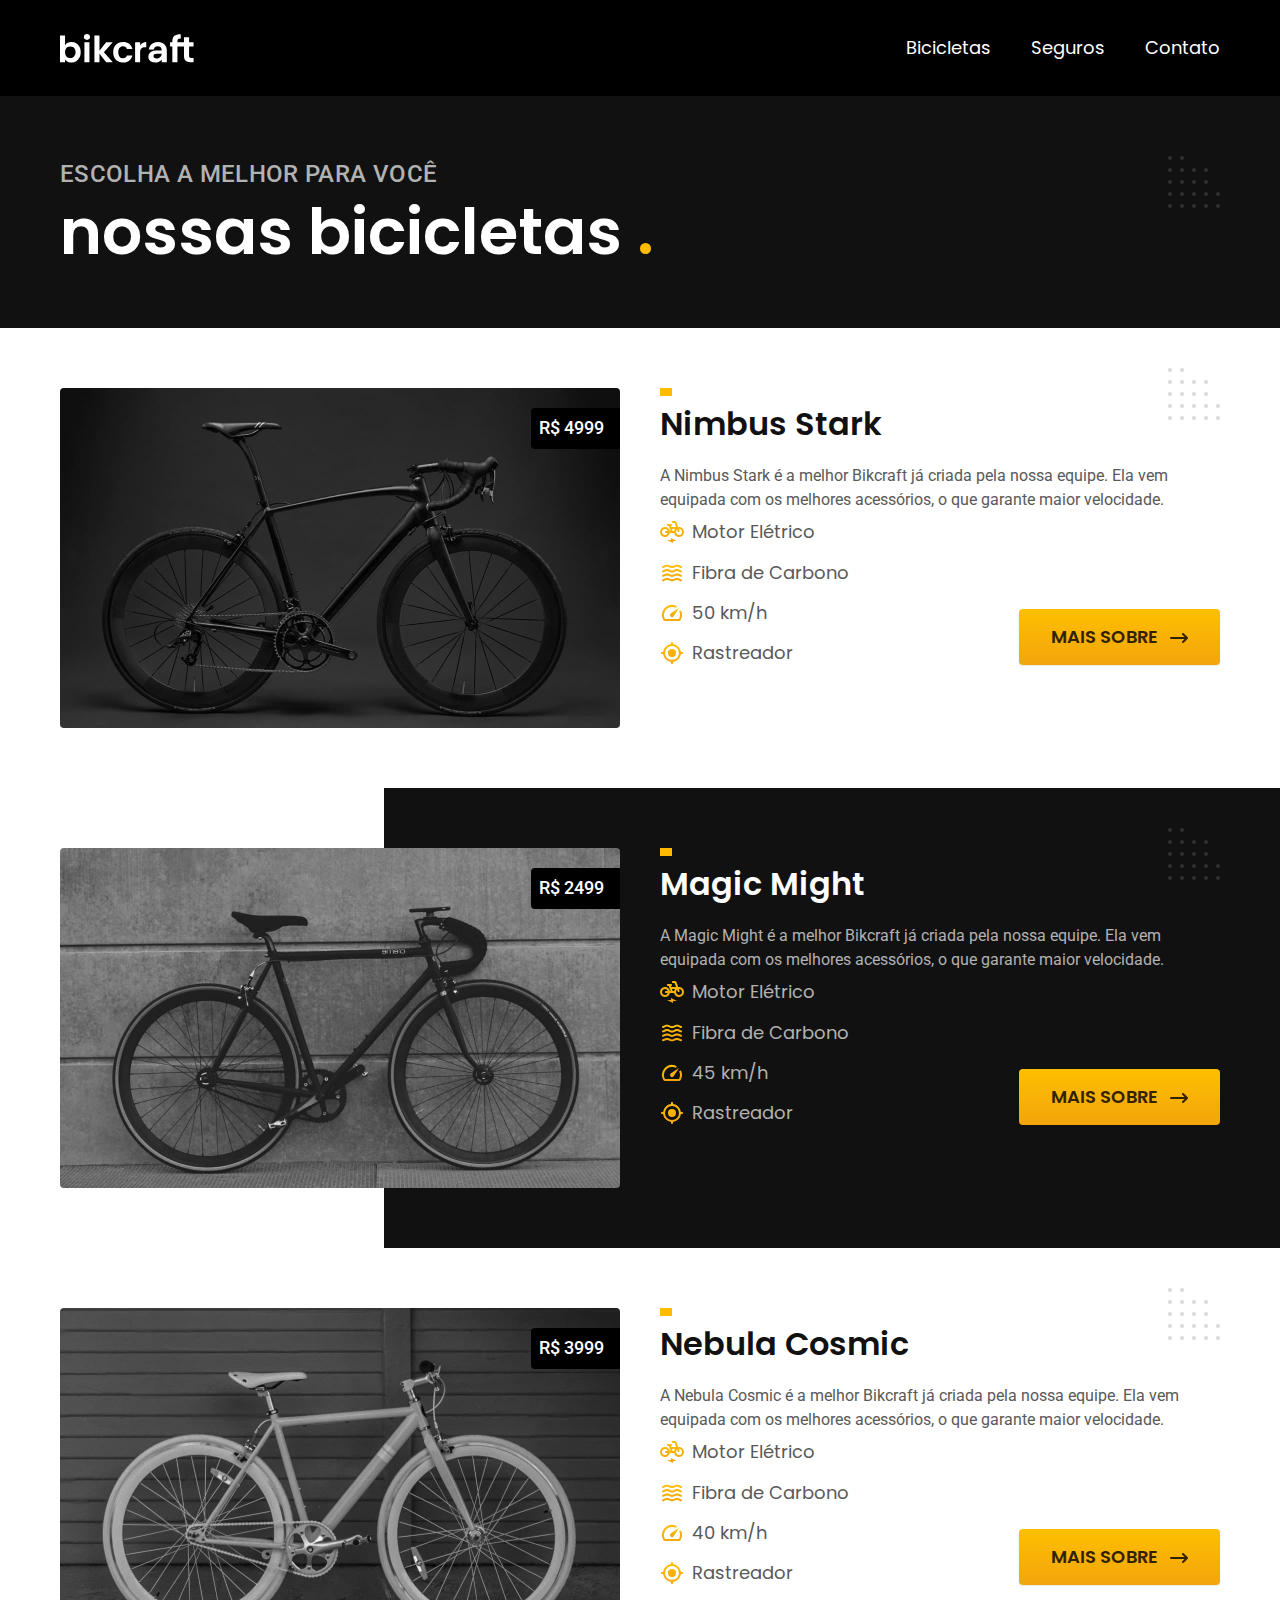
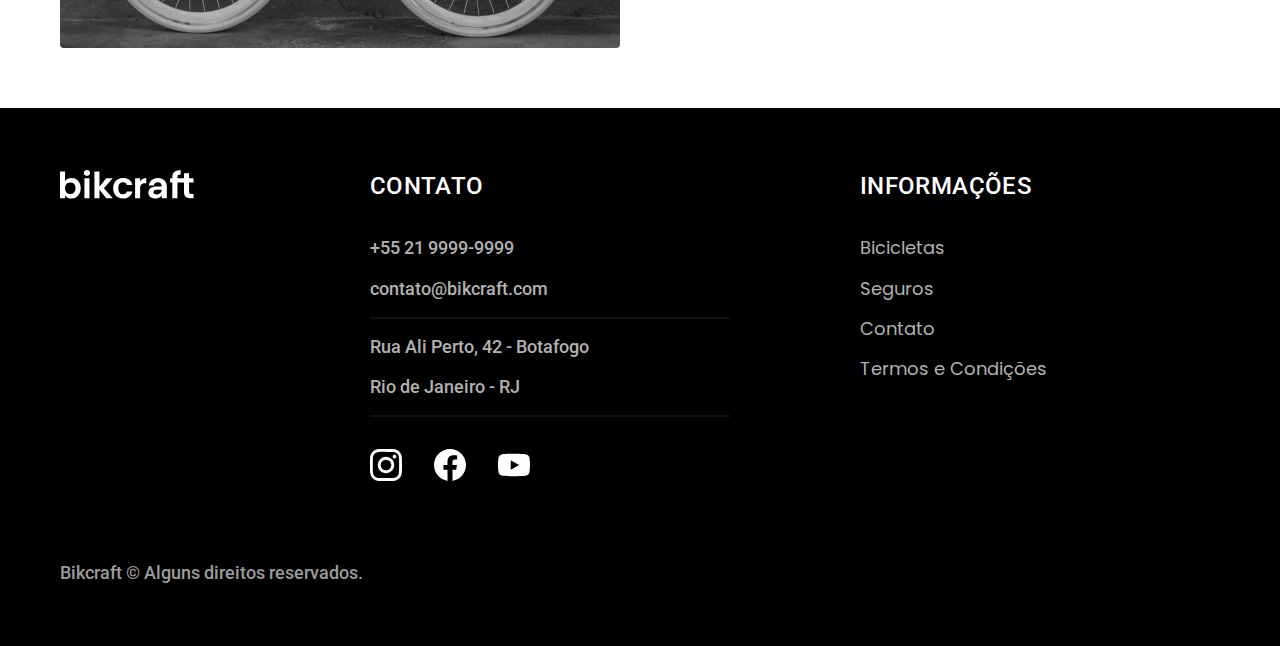
==== bicicletas.html @ bd50e08f "html e css finalizados" ====
<!DOCTYPE html>
<html lang="pt-br">

<head>
  <meta charset="UTF-8">
  <meta name="viewport" content="width=device-width, initial-scale=1.0">
  <meta name="description" content="Termos e condições.">
  <title>Bicicletas | Bikcraft</title>
  <link rel="preload" href="./css/style.css" as="style">
  <link rel="stylesheet" href="./css/style.css">
  <link rel="preconnect" href="https://fonts.googleapis.com">
  <link rel="preconnect" href="https://fonts.gstatic.com" crossorigin>
  <link href="https://fonts.googleapis.com/css2?family=Merriweather:ital,wght@1,900&family=Poppins:wght@400;600&family=Roboto:wght@400;500&display=swap" rel="stylesheet">
</head>

<body id="bicicletas">
  <header class="header-bg">
    <div class="header container">
      <a href="./">
        <img src="./img/bikcraft.svg" alt="bikcraft">
      </a>

      <nav aria-label="primaria">
        <ul class="header-menu font-1-m cor-0">
          <li><a href="./bicicletas.html">Bicicletas</a></li>
          <li><a href="./seguros.html">Seguros</a></li>
          <li><a href="./contato.html">Contato</a></li>
        </ul> <!--header-men  u-->
      </nav>
    </div> <!--header-->
  </header> <!--header-bg-->


  <main>
    <div class="titulo-bg">
      <div class="titulo container">
        <p class="font-2-l-b cor-5">Escolha a melhor para você</p>
        <h1 class="font-1-xxl cor-0">nossas bicicletas <span class="cor-p1">.</span></h1>
      </div><!--titulo container-->
    </div> <!--titulo-bg-->


    <div class="bicicletas container">
      <div class="bicicletas-imagem">
        <img src="./img/bicicletas/nimbus.jpg" alt="bicicleta preta">
        <span class="font-2-m cor-0"> R$ 4999</span>
      </div> <!--bicicletas-imagem-->
      <div class="bicicletas-conteudo">
        <h2 class="font-1-xl">Nimbus Stark</h2>
        <p class="font-2-s cor-8">A Nimbus Stark é a melhor Bikcraft já criada pela nossa equipe. Ela vem equipada com os melhores acessórios, o que garante maior velocidade.</p>
        <ul class="font-1-m cor-8">
          <li>
            <img src="./img/icones/eletrica.svg" alt="">
            Motor Elétrico
          </li>
          <li>
            <img src="./img/icones/carbono.svg" alt="">
            Fibra de Carbono
          </li>
          <li>
            <img src="./img/icones/velocidade.svg" alt="">
            50 km/h
          </li>
          <li>
            <img src="./img/icones/rastreador.svg" alt="">
            Rastreador
          </li>
        </ul>
        <a class="botao seta" href="./bicicletas/nimbus.html">Mais Sobre</a>
      </div><!--bicicletas-conteudo-->

    </div> <!--bicicletas container-->


    <div class="bicicletas-bg">
      <div class="bicicletas container">
        <div class="bicicletas-imagem">
          <img src="./img/bicicletas/magic.jpg" alt="bicicleta preta">
          <span class="font-2-m cor-0"> R$ 2499</span>
        </div> <!--bicicletas-imagem-->
        <div class="bicicletas-conteudo">
          <h2 class="font-1-xl cor-0">Magic Might</h2>
          <p class="font-2-s cor-5">A Magic Might é a melhor Bikcraft já criada pela nossa equipe. Ela vem equipada com os melhores acessórios, o que garante maior velocidade.</p>
          <ul class="font-1-m cor-5">
            <li>
              <img src="./img/icones/eletrica.svg" alt="">
              Motor Elétrico
            </li>
            <li>
              <img src="./img/icones/carbono.svg" alt="">
              Fibra de Carbono
            </li>
            <li>
              <img src="./img/icones/velocidade.svg" alt="">
              45 km/h
            </li>
            <li>
              <img src="./img/icones/rastreador.svg" alt="">
              Rastreador
            </li>
          </ul>
          <a class="botao seta" href="./bicicletas/magic.html">Mais Sobre</a>
        </div><!--bicicletas-conteudo-->

      </div> <!--bicicletas container-->
    </div> <!--bicicletas-bg-->


    <div class="bicicletas container">
      <div class="bicicletas-imagem">
        <img src="./img/bicicletas/nebula.jpg" alt="bicicleta preta">
        <span class="font-2-m cor-0"> R$ 3999</span>
      </div> <!--bicicletas-imagem-->
      <div class="bicicletas-conteudo">
        <h2 class="font-1-xl">Nebula Cosmic</h2>
        <p class="font-2-s cor-8">A Nebula Cosmic é a melhor Bikcraft já criada pela nossa equipe. Ela vem equipada com os melhores acessórios, o que garante maior velocidade.</p>
        <ul class="font-1-m cor-8">
          <li>
            <img src="./img/icones/eletrica.svg" alt="">
            Motor Elétrico
          </li>
          <li>
            <img src="./img/icones/carbono.svg" alt="">
            Fibra de Carbono
          </li>
          <li>
            <img src="./img/icones/velocidade.svg" alt="">
            40 km/h
          </li>
          <li>
            <img src="./img/icones/rastreador.svg" alt="">
            Rastreador
          </li>
        </ul>
        <a class="botao seta" href="./bicicletas/nebula.html">Mais Sobre</a>
      </div><!--bicicletas-conteudo-->
    </div> <!--bicicletas container-->


  </main>

  <footer class="footer-bg">
    <div class="footer container">
      <img src="./img/bikcraft.svg" alt="">
      <div class="footer-contato">
        <h3 class="font-2-l-b cor-0">Contato</h3>
        <ul class="font-2-m cor-5">
          <li><a href="tel:+552199999999">+55 21 9999-9999</a></li>
          <li><a href="mailto:contato@bikcraft.com">contato@bikcraft.com</a></li>
          <li>Rua Ali Perto, 42 - Botafogo</li>
          <li>Rio de Janeiro - RJ</li>
        </ul>
        <div class="footer-redes">
          <a href="./">
            <img src="./img/redes/instagram.svg" alt="Instagram">
          </a>
          <a href="./">
            <img src="./img/redes/facebook.svg" alt="facebook.svg">
          </a>
          <a href="./">
            <img src="./img/redes/youtube.svg" alt="youtube.svg">
          </a>
        </div> <!--footer-redes-->
      </div><!--footer-contato-->
      <div class="footer-informacoes">
        <h3 class="font-2-l-b cor-0">Informações</h3>
        <nav>
          <ul class="font-1-m cor-5">
            <li><a href="./bicicletas.html">Bicicletas</a></li>
            <li><a href="./seguros.html">Seguros</a></li>
            <li><a href="./contato.html">Contato</a></li>
            <li><a href="./termos.html">Termos e Condições</a></li>
          </ul>
        </nav>
      </div> <!--footer-informacoes-->
      <p class="footer-copy font-2-m cor-6">Bikcraft © Alguns direitos reservados.</p>
    </div> <!--footer container-->
  </footer>
</body>

</html>
---- css/style.css ----
@import "./global/global.css";
@import "./utilidades/tipografia.css";
@import "./utilidades/cores.css";

@import "./global/header.css";
@import "./global/footer.css";

/* Utilidades */
@import "./utilidades/componentes.css";
@import "./utilidades/formulario.css";

/* Home */
@import "./home/introducao.css";
@import "./home/tecnologia.css";
@import "./home/parceiros.css";
@import "./home/depoimento.css";

/* bicicletas */
@import "./bicicletas/bicicletas-lista.css";
@import "./bicicletas/bicicletas.css";

/* bicicleta */
@import "./bicicleta/bicicleta.css";
@import "./bicicleta/seguro.css";

/* seguros */
@import "./seguros/seguros.css";
@import "./seguros/vantagens.css";
@import "./seguros/perguntas.css";

/* orçamento */
@import "./orcamento/orcamento.css";

/* contato */
@import "./contato/contato.css";
@import "./contato/lojas.css";

/* termos */
@import "./termos/termos.css";
---- css/style.css ----
@import "./global/global.css";
@import "./utilidades/tipografia.css";
@import "./utilidades/cores.css";

@import "./global/header.css";
@import "./global/footer.css";

/* Utilidades */
@import "./utilidades/componentes.css";
@import "./utilidades/formulario.css";

/* Home */
@import "./home/introducao.css";
@import "./home/tecnologia.css";
@import "./home/parceiros.css";
@import "./home/depoimento.css";

/* bicicletas */
@import "./bicicletas/bicicletas-lista.css";
@import "./bicicletas/bicicletas.css";

/* bicicleta */
@import "./bicicleta/bicicleta.css";
@import "./bicicleta/seguro.css";

/* seguros */
@import "./seguros/seguros.css";
@import "./seguros/vantagens.css";
@import "./seguros/perguntas.css";

/* orçamento */
@import "./orcamento/orcamento.css";

/* contato */
@import "./contato/contato.css";
@import "./contato/lojas.css";

/* termos */
@import "./termos/termos.css";
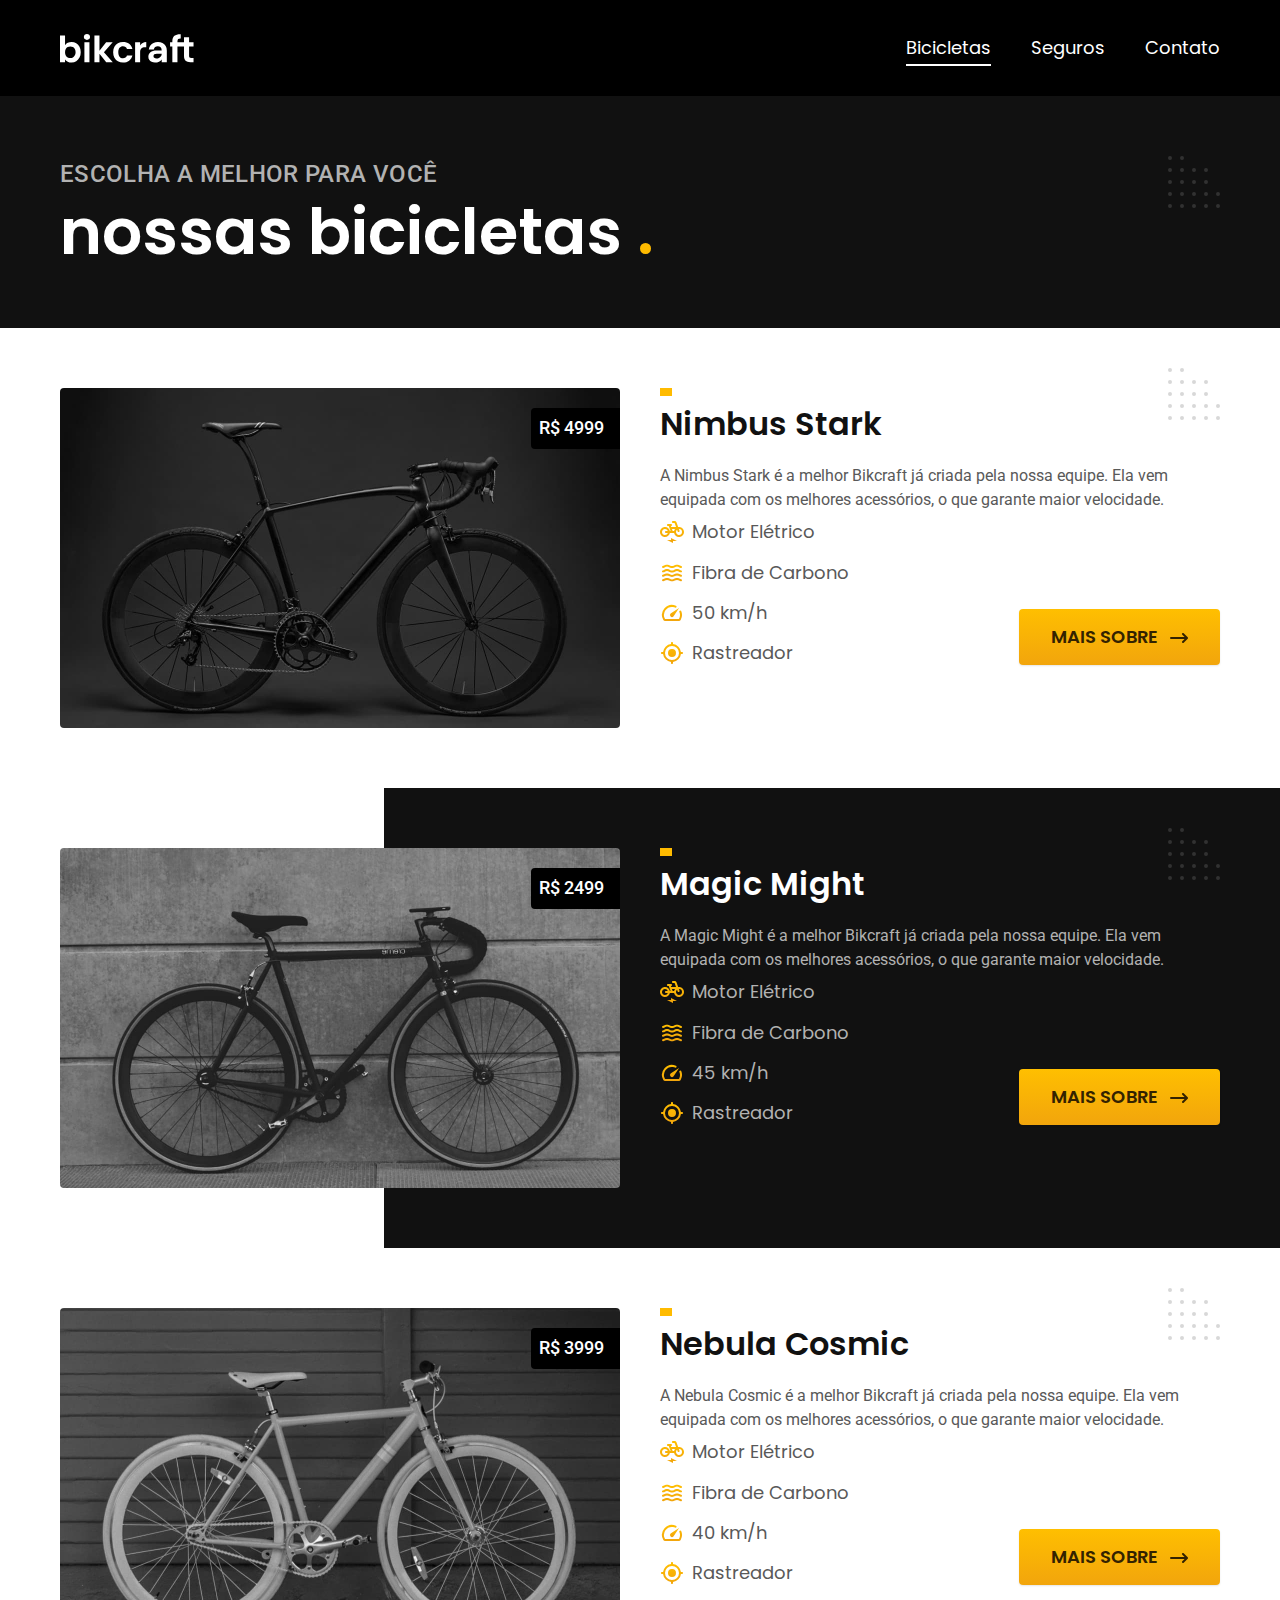
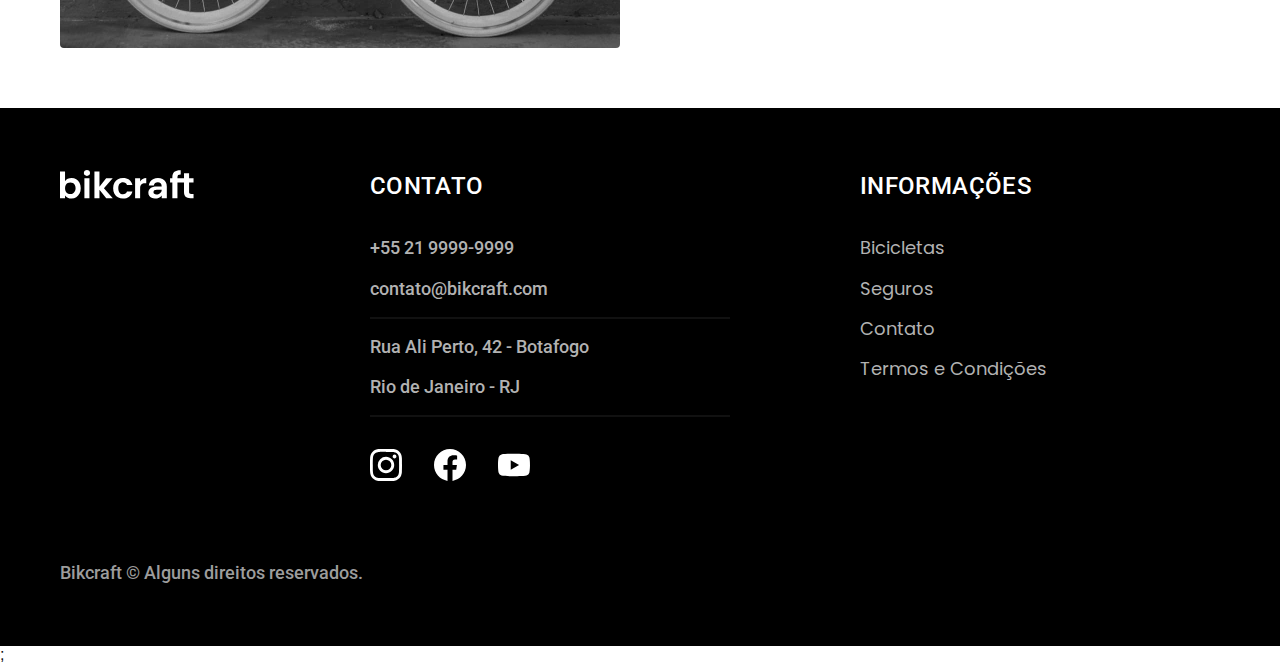
==== commit 96490058: "animacoes" ====
--- a/bicicletas.html
+++ b/bicicletas.html
@@ -11,6 +11,8 @@
   <link rel="preconnect" href="https://fonts.googleapis.com">
   <link rel="preconnect" href="https://fonts.gstatic.com" crossorigin>
   <link href="https://fonts.googleapis.com/css2?family=Merriweather:ital,wght@1,900&family=Poppins:wght@400;600&family=Roboto:wght@400;500&display=swap" rel="stylesheet">
+
+  <script>document.documentElement.classList.add('js');</script>
 </head>
 
 <body id="bicicletas">
@@ -34,8 +36,8 @@
   <main>
     <div class="titulo-bg">
       <div class="titulo container">
-        <p class="font-2-l-b cor-5">Escolha a melhor para você</p>
-        <h1 class="font-1-xxl cor-0">nossas bicicletas <span class="cor-p1">.</span></h1>
+        <p class="font-2-l-b cor-5" data-anime="200">Escolha a melhor para você</p>
+        <h1 class="font-1-xxl cor-0" data-anime="400">nossas bicicletas <span class="cor-p1">.</span></h1>
       </div><!--titulo container-->
     </div> <!--titulo-bg-->
 
@@ -176,6 +178,8 @@
       <p class="footer-copy font-2-m cor-6">Bikcraft © Alguns direitos reservados.</p>
     </div> <!--footer container-->
   </footer>
+  <script src="./js/plugins/simple-anime.js"></script>;
+  <script src="./js/script.js"></script>
 </body>
 
 </html>--- a/css/style.css
+++ b/css/style.css
@@ -1,6 +1,7 @@
 @import "./global/global.css";
 @import "./utilidades/tipografia.css";
 @import "./utilidades/cores.css";
+@import "./utilidades/animacao.css";
 
 @import "./global/header.css";
 @import "./global/footer.css";
--- a/css/style.css
+++ b/css/style.css
@@ -1,6 +1,7 @@
 @import "./global/global.css";
 @import "./utilidades/tipografia.css";
 @import "./utilidades/cores.css";
+@import "./utilidades/animacao.css";
 
 @import "./global/header.css";
 @import "./global/footer.css";
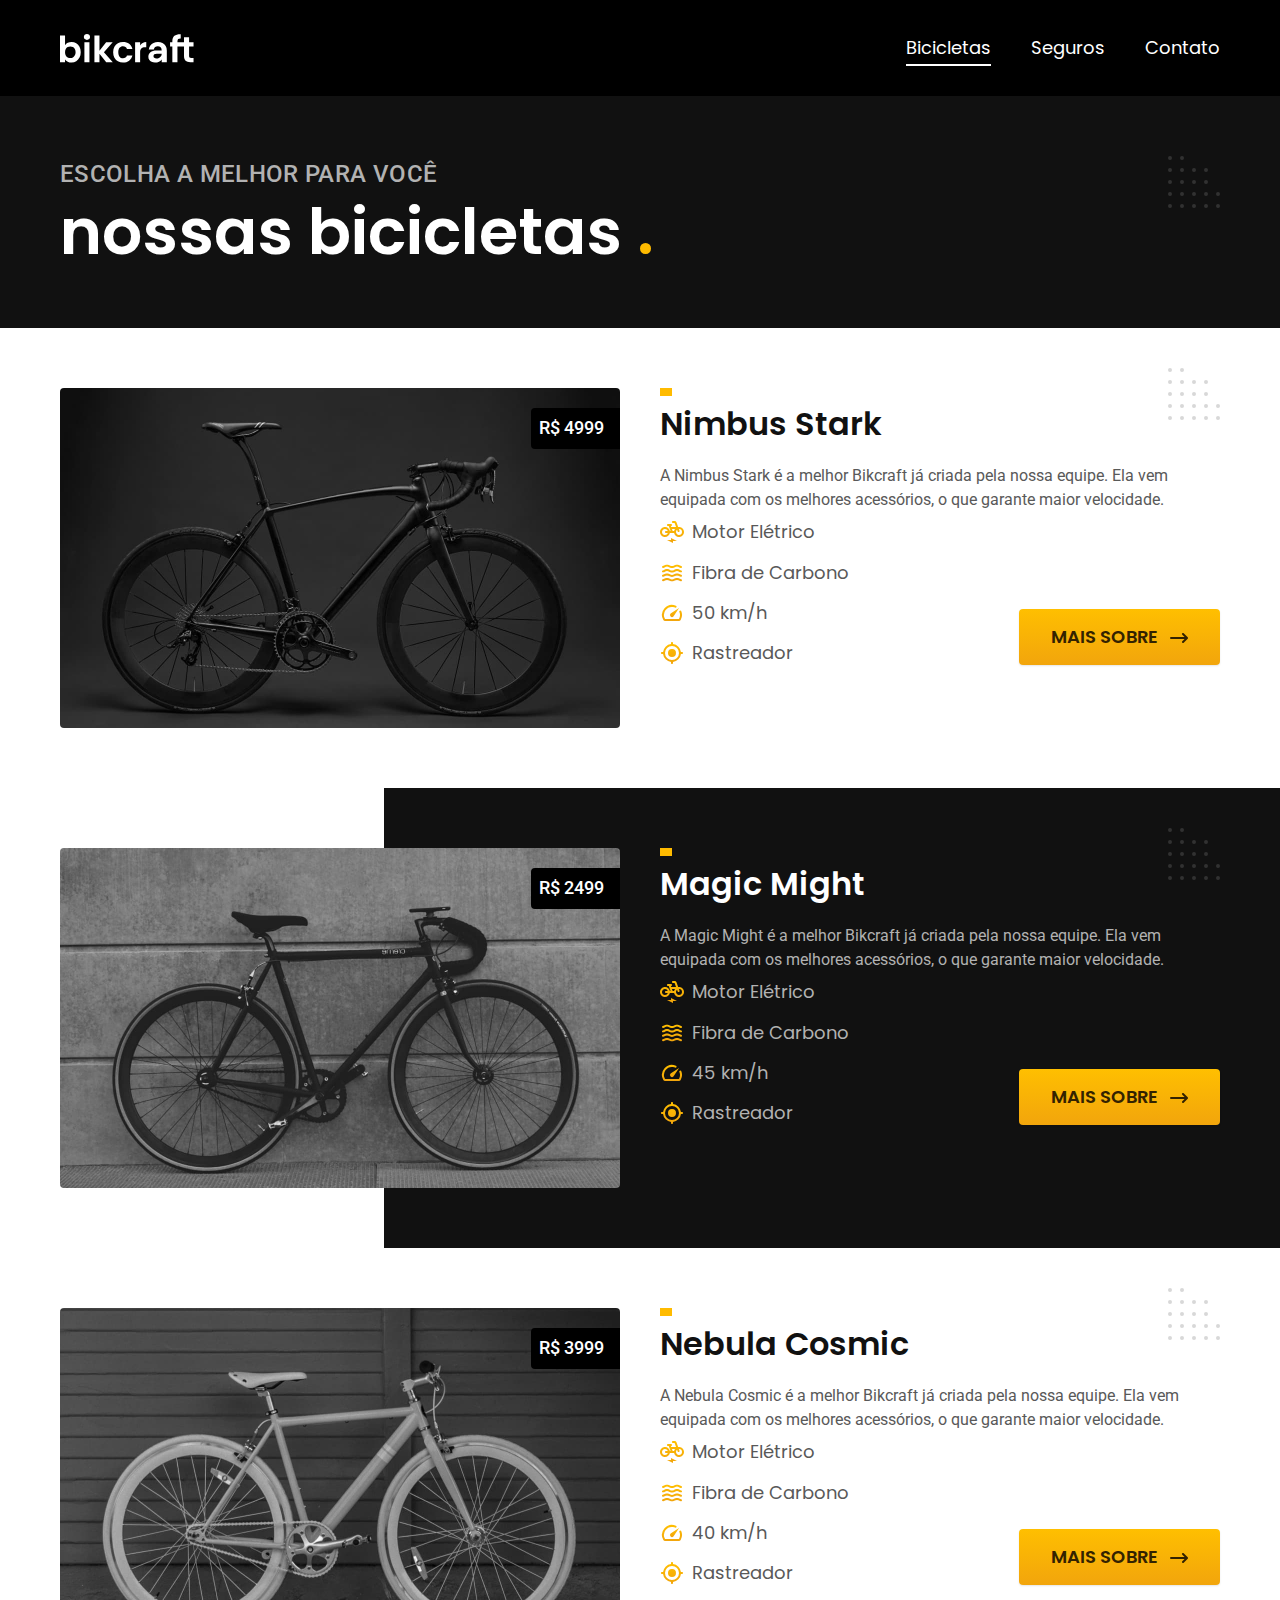
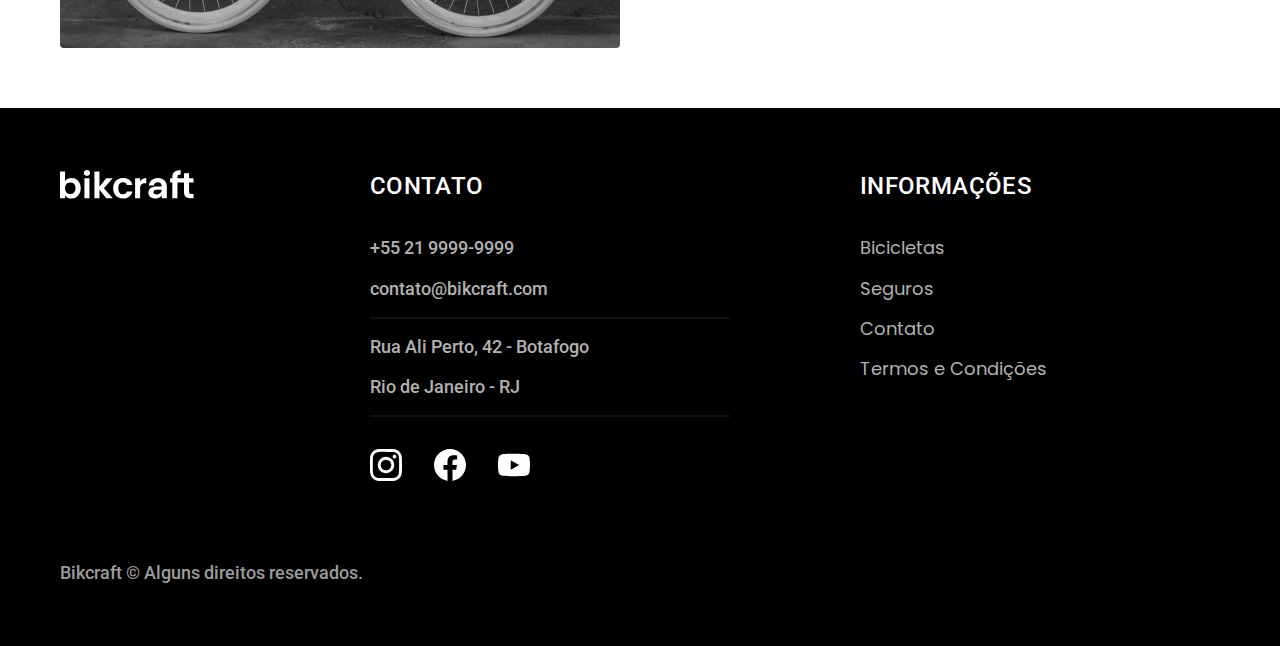
==== commit deb31d9a: "Update bicicletas.html" ====
--- a/bicicletas.html
+++ b/bicicletas.html
@@ -6,8 +6,9 @@
   <meta name="viewport" content="width=device-width, initial-scale=1.0">
   <meta name="description" content="Termos e condições.">
   <title>Bicicletas | Bikcraft</title>
-  <link rel="preload" href="./css/style.css" as="style">
-  <link rel="stylesheet" href="./css/style.css">
+  <link rel="icon" href="./favicon.svg" type="image/svg+xml">
+  <link rel="preload" href="./css/style.min.css" as="style">
+  <link rel="stylesheet" href="./css/style.min.css">
   <link rel="preconnect" href="https://fonts.googleapis.com">
   <link rel="preconnect" href="https://fonts.gstatic.com" crossorigin>
   <link href="https://fonts.googleapis.com/css2?family=Merriweather:ital,wght@1,900&family=Poppins:wght@400;600&family=Roboto:wght@400;500&display=swap" rel="stylesheet">
@@ -178,8 +179,8 @@
       <p class="footer-copy font-2-m cor-6">Bikcraft © Alguns direitos reservados.</p>
     </div> <!--footer container-->
   </footer>
-  <script src="./js/plugins/simple-anime.js"></script>;
+  <script src="./js/plugins/simple-anime.js"></script>
   <script src="./js/script.js"></script>
 </body>
 
-</html>+</html>
--- a/css/style.min.css
+++ b/css/style.min.css
@@ -0,0 +1 @@
+body{margin:0;font-family:Arial,Helvetica,sans-serif;color:#111}blockquote,dd,h1,h2,h3,h4,p,ul{margin:0}ul{margin:0;padding:0;list-style:none}a{text-decoration:none;color:inherit}img{max-width:100%;display:block}img[src$=".jpg"]{border-radius:4px}.font-1-xs{font:400 0.75rem/1.35 poppins,sans-serif}.font-2-xs{font:400 0.875rem/1.43 Roboto,sans-serif}.font-1-s{font:400 1rem/1.5 Poppins,sans-serif}.font-2-s{font:400 1rem/1.5 Roboto,sans-serif}.font-1-m,.font-1-m-b{font:400 1.125rem/1.35 Poppins,sans-serif}.font-1-m-b{font-weight:600}.font-2-m{font:500 1.125rem/1.35 Roboto,sans-serif}.font-1-l{font:400 1.5rem/1.5 Poppins,sans-serif}.font-1-l-b{font:600 1.5rem/1.5 Poppins,sans-serif}.font-2-l,.font-2-l-b{font:400 1.5rem/1.5 Roboto,sans-serif}.font-2-l-b{font-weight:500;letter-spacing:.015em;text-transform:uppercase}.font-1-xl{font:600 2rem/1.25 Poppins,sans-serif}.font-2-xl{font:500 2rem/1.25 Roboto,sans-serif}.font-1-xxl{font:600 4rem/1.125 Poppins,sans-serif}@media (max-width:1200px){.font-1-xxl{font-size:3rem}.font-2-l,.font-2-l-b{font-size:1.125rem}}@media (max-width:800px){.font-1-xxl{font-size:2rem}.font-1-xl,.font-2-xl{font-size:1.5rem}}:root{--cor-0:#ffffff;--cor-1:#f7f7f7;--cor-2:#ededed;--cor-3:#dedede;--cor-4:#cccccc;--cor-5:#b2b2b2;--cor-6:#9c9c9c;--cor-7:#717171;--cor-8:#595959;--cor-9:#404040;--cor-10:#2e2e2e;--cor-11:#111111;--cor-12:#000000;--cor-p1:#ffbb00;--cor-p2:#e4a30b;--cor-p3:#a66f00;--cor-p4:#664400;--cor-p5:#332200}.cor-0{color:var(--cor-0)}.cor-1{color:var(--cor-1)}.cor-2{color:var(--cor-2)}.cor-3{color:var(--cor-3)}.cor-4{color:var(--cor-4)}.cor-5{color:var(--cor-5)}.cor-6{color:var(--cor-6)}.cor-7{color:var(--cor-7)}.cor-8{color:var(--cor-8)}.cor-9{color:var(--cor-9)}.cor-10{color:var(--cor-10)}.cor-11{color:var(--cor-11)}.cor-12{color:var(--cor-12)}.cor-p1{color:var(--cor-p1)}.cor-p2{color:var(--cor-p2)}.cor-p3{color:var(--cor-p3)}.cor-p4{color:var(--cor-p4)}.cor-p5{color:var(--cor-p5)}.js .fadeInDown{transform:translate3d(0,-20px,0)}.js .fadeInUp{transform:translate3d(0,20px,0)}.js .fadeInRight{transform:translate3d(20px,0,0)}.js .fadeInLeft{transform:translate3d(-20px,0,0)}.js [data-anime]{opacity:0}.js .anime{opacity:1;transform:none;transition:transform .8s,opacity .8s}.header-bg{background-color:var(--cor-12)}.header{display:flex;flex-wrap:wrap;gap:20px;justify-content:space-between;align-items:center;padding-top:20px;padding-bottom:20px}.header-menu{display:flex;flex-wrap:wrap;gap:40px}.header-menu a{padding:16px 0;display:inline-block;position:relative}.header-menu a::after{content:"";display:block;height:2px;width:0;background-color:var(--cor-0);margin-top:4px;transition:.3s;position:absolute}.header-menu a.ativo::after,.header-menu a:hover::after{width:100%}@media (max-width:800px){.header-menu{gap:20px}.header-menu a{background-color:var(--cor-11);padding:12px 16px;border-radius:4px}.header-menu a:hover{background-color:var(--cor-10)}.header a::after{display:none}}@media (max-width:600px){.header-menu{gap:12px}.header-menu a{padding:8px 12px;font-size:14px}}.kevin{display:block;margin-bottom:20px}.kevin{display:flex;align-self:center;margin-bottom:0}.footer-bg{background-color:var(--cor-12)}.footer{display:grid;grid-template-columns:3fr 5fr 4fr;gap:40px;padding-top:60px;padding-bottom:60px}.footer h3{margin-bottom:32px}.footer-contato ul{margin-bottom:32px}.footer-contato li:nth-child(2n):after{content:"";display:block;max-width:360px;height:2px;background:var(--cor-11);margin-top:16px}.footer li{margin-bottom:16px}.footer-redes{display:flex;gap:32px}.footer a:hover{color:var(--cor-0)}.footer-copy{grid-column:1/-1;margin-top:40px}@media (max-width:800px){.footer>img{display:none}.footer{grid-template-columns:1fr 1fr}}@media (max-width:600px){.footer{grid-template-columns:1fr;gap:60px}.footer-copy{margin-top:0}}.container{box-sizing:border-box;max-width:1200px;padding-left:20px;padding-right:20px;margin-left:auto;margin-right:auto}.botao{display:inline-block;padding:16px 32px;background:linear-gradient(#ffbf00,#f2a50c);border-radius:4px;box-shadow:0 1px 2px rgba(0,0,0,.1);text-transform:uppercase;color:var(--cor-p5);font:600 1.125rem/1.35 Poppins,sans-serif;max-width:max-content;border:none;cursor:pointer}.botao:hover{background:linear-gradient(#ffb60d,#e59317)}.botao.secundario{background:var(--cor-10);color:var(--cor-2)}.botao.secundario:hover{background:var(--cor-9)}.botao.seta{font-display:flex;align-items:center}.botao.seta::after{content:"";display:inline-block;width:18px;height:10px;margin-left:12px;background:url("../img/icones/seta.svg");transition:transform .2s}.botao.seta:hover::after{transform:translateX(4px)}@media (max-width:600px){.botao{padding:12px 16px;font-size:1rem}}.link{display:inline-block;color:var(--cor-p1);font:500 1.5rem/1.5 Poppins,sans serif;text-transform:uppercase}.link:after{content:"";display:block;width:100%;height:4px;background-color:currentColor}.link:hover{color:var(--cor-0)}.titulo-bg{padding-top:60px;padding-bottom:60px;background:var(--cor-11)}.titulo{background:url("../img/dec/top-right.svg") no-repeat top right 20px}.titulo p{margin-bottom:4px}@media (max-width:800px){.titulo-bg{padding-top:40px;padding-bottom:40px}.titulo p{font-size:1rem;text-transform:lowercase;font-weight:400}}.form{display:grid;grid-template-columns:1fr 1fr;gap:20px}.form label{display:block;font:400 1rem/1.5 Poppins,sans-serif;margin-bottom:4px}.col-2{grid-column:span 2}.form input[type=email],.form input[type=text],.form textarea{font:400 1rem/1.5 Poppins,sans-serif;background:var(--cor-1);border:1px solid var(--cor-2);padding:12px;border-radius:4px;width:100%;box-sizing:border-box}.form input[type=email]:focus,.form input[type=text]:focus,.form textarea:focus{outline:0;border-color:var(--cor-p1);background:var(cor-0);box-shadow:0 0 0 2px #fea}@media (max-width:600px){.form{grid-template-columns:1fr}.form .col-2{grid-column:1}}.introducao-bg{background:var(--cor-12) url("../img/dec/bottom-left.svg") no-repeat bottom 160px left 40px;box-shadow:inset 0 -120px var(--cor-0)}.introducao{display:grid;grid-template-columns:1fr 1fr;gap:0 40px}.introducao img{width:100%;height:100%;object-fit:cover;border-radius:4px}.introducao-conteudo{align-self:end;padding-bottom:200px}.introducao h1{margin-bottom:32px}.introducao p{margin-bottom:20px}@media (max-width:800px){.introducao-bg{background-color:var(--cor-11);padding-top:40px;box-shadow:inset 0 -60px #fff}.introducao{grid-template-columns:1fr;gap:32px}.introducao-conteudo{padding-bottom:0}.introducao h1{margin-bottom:16px}.introducao img{height:300px;width:100%}}.tecnologia-bg{background-color:var(--cor-11);box-shadow:inset 0 80px var(--cor-0);box-shadow:inset 0 80px var(--cor-0),inset 0 -80px var(--cor-0)}.tecnologia{display:grid;grid-template-columns:1fr 1fr}.tecnologia-imagem img{width:100%;height:100%;object-fit:cover;object-position:left}.tecnologia-conteudo{padding-top:160px;padding-bottom:160px}.tecnologia-conteudo>span{margin-bottom:20px;display:block}.tecnologia-conteudo h2{margin-bottom:32px}.tecnologia-conteudo>p{margin-bottom:20px}.tecnologia-conteudo a{margin-bottom:80px}.tecnologia-vantagens{display:flex;gap:40px}.tecnologia-vantagens h3{margin-bottom:8px;width:max-content}.tecnologia-vantagens img{width:24px;margin-bottom:8px}@media (max-width:800px){.tecnologia-bg{box-shadow:initial}.tecnologia{grid-template-columns:1fr}.tecnologia-conteudo{padding-top:60px;padding-bottom:60px}.tecnologia-imagem{display:none}.tecnologia a{margin-bottom:60px}}@media (max-width:600px){.tecnologia-vantagens{flex-direction:column}}.parceiros{padding-top:60px;padding-bottom:120px}.parceiros h2{margin-bottom:60px}.parceiros ul{padding:0 20px;max-width:1400px;display:grid;grid-template-columns:repeat(4,1fr);margin:0 auto}.parceiros li{display:flex;padding:32px;border-left:2px solid var(--cor-2)}.parceiros li:nth-child(n+5){border-top:2px solid var(--cor-2)}.parceiros img{margin:auto}.parceiros li:first-child,.parceiros li:nth-child(5){border-left:none}@media (max-width:800px){.parceiros{padding-bottom:60px}.parceiros li{padding:20px}.parceiros h2{margin-bottom:20px}.parceiros ul{grid-template-columns:repeat(2,1fr)}.parceiros li:nth-child(n+3){border-top:2px solid var(--cor-2)}.parceiros li:nth-child(odd){border-left:none}}.depoimento{display:grid;grid-template-columns:1fr 1fr;background-color:var(--cor-p1);overflow:hidden}.depoimento img{width:100%;height:100%;border-radius:0;object-fit:cover}.depoimento-conteudo{padding:40px 40px 80px 80px;align-self:end;background:url("../img/dec/bottom-right-p.svg") no-repeat bottom 40px right 40px}.depoimento-conteudo p{max-width:32ch;font-family:Merriweather,serif;font-style:italic;font-weight:900;margin-bottom:32px;position:relative}.depoimento p::after,.depoimento p::before{font-size:5rem;color:var(--cor-p2);position:absolute}.depoimento p::before{content:"“";left:-50px;top:-20px}.depoimento p::after{content:"”"}@media (min-width:1200px){.depoimento img{max-height:520px}}@media (max-width:800px){.depoimento{grid-template-columns:1fr;text-align:center}.depoimento img{max-height:200px}.depoimento-conteudo{padding:40px 20px;justify-self:center}}.bicicletas-lista{padding-top:60px;padding-bottom:120px}.bicicletas-lista h2{margin-bottom:40px}.bicicletas-lista ul{display:flex;gap:40px;padding:0 20px 20px 20px;max-width:1400px;margin-left:auto;margin-right:auto;overflow-x:auto}#bicicleta .bicicletas-lista ul{padding:0 0 20px 0}.bicicletas-lista li{flex:1;min-width:280px}.bicicletas-lista a{display:block}.bicicletas-lista img{margin-bottom:16px}.bicicletas-lista h3{margin-bottom:8px;display:flex;align-items:center}.bicicletas-lista h3::before{content:"";display:inline-block;background-color:var(--cor-p1);width:12px;height:8px;margin-right:8px;transition:width .2s}.bicicletas-lista a:hover h3::before{width:24px}.bicicletas-lista li span{padding-left:20px}@media (max-width:800px){.bicicletas-lista{padding-bottom:60px}.bicicletas-lista ul{gap:20px}}.bicicletas-bg{background:linear-gradient(to right,var(--cor-0) 30%,var(--cor-11) 0)}.bicicletas{display:grid;grid-template-columns:1fr 1fr;gap:40px;padding-top:60px;padding-bottom:60px;background:url("../img/dec/top-right.svg") no-repeat top 40px right 20px}.bicicletas-imagem{display:grid}.bicicletas-imagem img{grid-area:1/1}.bicicletas-imagem span{grid-area:1/1;place-self:start end;margin-top:20px;background-color:var(--cor-12);display:inline-block;padding:8px 16px 8px 8px;border-radius:4px 0 0 4px}.bicicletas-conteudo{display:grid;grid-template-columns:1fr auto;align-content:start;align-content:start}.bicicletas-conteudo h2,.bicicletas-conteudo p{grid-column:1/-1}.bicicletas-conteudo h2{margin-bottom:20px}.bicicletas-conteudo h2::before{content:"";display:block;width:12px;height:8px;background-color:var(--cor-p1);margin-bottom:8px}.bicicletas-conteudo p{margin-bottom:8px}.bicicletas-conteudo a{place-self:end}.bicicletas-conteudo li{display:flex;align-items:center}.bicicletas-conteudo li+li{margin-top:16px}.bicicletas-conteudo img{width:24px;margin-right:8px}@media (max-width:800px){.bicicletas-bg{background:var(--cor-11)}.bicicletas{grid-template-columns:1fr;gap:20px;padding-top:40px;padding-bottom:40px}}@media (max-width:600px){.bicicletas-conteudo{grid-template-columns:1fr}.bicicletas ul{font-size:1rem;grid-template-columns:1fr 1fr;margin-bottom:32px}.bicicletas a{place-self:start}}.bicicleta{display:grid;grid-template-columns:1fr 1fr;align-items:start;gap:40px;padding-top:60px;padding-bottom:60px}#bicicleta .titulo p{text-transform:uppercase}.bicicleta-imagens{display:flex;flex-wrap:wrap;gap:20px}.bicicleta-imagens img{flex:1;min-width:200px}.bicicleta-imagens img:first-child{min-width:100%}.bicicleta-conteudo>p{margin-bottom:32px}.bicicleta-comprar{display:grid;grid-template-columns:max-content auto;align-items:center;justify-items:start;gap:8px 12px;margin-bottom:40px}.bicicleta-comprar a{grid-row:span 2}.bicicleta-comprar span{display:flex;align-items:center;background-color:var(--cor-12);gap:8px;padding:4px 8px;border-radius:4px}.bicicleta-conteudo h2{text-transform:uppercase;letter-spacing:.015em;margin-bottom:12px}.bicicleta-ficha,.bicicleta-informacoes{padding:32px;background-color:var(--cor-12);border-radius:4px}.bicicleta-informacoes{margin-bottom:40px;display:grid;grid-template-columns:1fr 1fr;gap:32px}.bicicleta-informacoes img{width:24px;margin-bottom:8px}.bicicleta-informacoes h3{margin-bottom:8px}.bicicleta-ficha li{padding:4px 0;display:flex;justify-content:space-between;border-bottom:1px solid var(--cor-11)}.bicicleta-ficha li:last-child{border-bottom:none}.bicicleta-ficha span{color:var(--cor-6)}@media (max-width:800px){.bicicleta{grid-template-columns:1fr;padding-top:40px;padding-bottom:40px}.bicicleta-imagens{grid-row:2}}@media (max-width:400px){.bicicleta-informacoes{grid-template-columns:1fr}.bicicleta-comprar{grid-template-columns:1fr}}.seguro-bg{background-color:var(--cor-11);box-shadow:inset 0 120px var(--cor-0),inset 0 -120px var(--cor-12)}.seguro{display:grid;grid-template-columns:1fr 1fr;gap:40px}.seguro-imagem img{width:100%;height:100%;object-fit:cover}.seguro-conteudo{padding-top:180px;padding-bottom:180px}.seguro-conteudo h2{margin-bottom:32px}.seguro-conteudo p{margin-bottom:20px}@media (max-width:800px){.seguro-bg{box-shadow:inset 0 -60px var(--cor-12)}.seguro{grid-template-columns:1fr}.seguro-imagem{height:300px}.seguro-conteudo{grid-row:1;padding-top:40px;padding-bottom:0}}.seguros-bg{background-color:var(--cor-11)}.seguros{padding-top:60px;padding-bottom:60px;display:grid;grid-template-columns:1fr 1fr;gap:40px;align-items:center}#seguros .seguros{padding-top:0}.seguros h2{grid-column:1/-1}.seguros-item{background-color:var(--cor-12);padding:32px 32px 32px 60px;display:grid;grid-template-columns:1fr auto;border-radius:4px}.seguros-item h3{margin-bottom:40px}.seguros-item span{grid-column:2;display:block;text-align:right}.seguros-item ul{grid-column:1/-1;margin-bottom:32px}.seguros-item li{display:flex;align-items:center;position:relative}.seguros-item li+li{margin-top:20px}.seguros-item li::before{content:"";display:inline-block;width:13px;height:9px;background-image:url("../img/icones/lista.svg");position:absolute;left:-21px}.seguros-item a{grid-column:1/-1}@media (max-width:800px){.seguros{grid-template-columns:1fr}}.vantagens-bg{background-color:var(--cor-12)}.vantagens{padding-top:120px;padding-bottom:120px}.vantagens h2{margin-bottom:60px}.vantagens ul{display:grid;grid-template-columns:repeat(auto-fit,minmax(280px,max-content));gap:40px 80px}.vantagens h3,.vantagens img{margin-bottom:8px}@media (max-width:800px){.vantagens{padding-top:60px;padding-bottom:60px}.vantagens h2{margin-bottom:40px}.vantagens ul{gap:20px}}.perguntas{padding-top:120px;padding-bottom:120px}.perguntas h2{margin-bottom:60px}.perguntas dl>div{padding:20px;border-radius:4px;display:grid;grid-template-columns:2}.perguntas dl>div:nth-child(odd){background-color:var(--cor-1)}.perguntas button{display:grid;grid-template-columns:auto 1fr auto;align-items:center;gap:8px;cursor:pointer;border:none;background:0 0;width:100%;text-align:left}.perguntas button::before{content:"";display:inline-block;width:12px;height:8px;background:var(--cor-p1)}.perguntas button::after{content:"";display:inline-block;width:14px;height:6px;background:url("../img/icones/seta-abrir.svg");transition:.3s}.perguntas button:hover::after,.perguntas button[aria-expanded=true]::after{transform:rotate(180deg)}.js .perguntas dd{display:none}.js .perguntas dd.ativa{display:block}.perguntas dd{padding-left:20px;padding-top:16px;max-width:80ch}@media (max-width:800px){.perguntas{padding:60px 0}.perguntas h3{margin-bottom:40px}}#orcamento{background:linear-gradient(var(--cor-11) 600px,var(--cor-1) 0)}.orcamento{display:grid;grid-template-columns:5fr 7fr;padding-bottom:120px}.orcamento h2{text-transform:uppercase;position:relative;display:flex;align-items:center}.orcamento h2::before{content:"";display:inline-block;width:4px;height:8px;background-color:var(--cor-p1);position:absolute;left:-12px}.orcamento-dados,.orcamento-produto{padding:60px;box-shadow:0 1px 2px rgba(0,0,0,.1)}.orcamento-produto{border-radius:5px 0 0 5px;background:var(--cor-12) url("../img/dec/bottom-left.svg") no-repeat bottom 20px left 20px;display:grid;grid-template-columns:1fr 1fr;align-content:start;gap:20px}.orcamento-produto>*{grid-column:1/-1}.orcamento-produto>label{grid-column:initial}.orcamento-produto label{font:400 1rem/1.5 poppins,sans serif;color:var(--cor-4);background-color:var(--cor-10);display:block;padding:12px 16px;border-radius:4px;cursor:pointer;display:grid;grid-template-columns:auto 1fr auto;align-items:center;border:1px solid var(--cor-10)}.orcamento-produto label::before{content:"";display:inline-block;box-sizing:border-box;width:12px;height:12px;border:1px solid var(--cor-6);border-radius:50%;margin-right:8px}.orcamento-produto input:checked+label::before{border-color:var(--cor-7);box-shadow:inset 0 0 0 3px var(--cor-0),inset 0 0 0 6px var(--cor-7)}.orcamento-produto label:hover{background-color:var(--cor-9);border-color:var(--cor-9)}.orcamento-produto input:focus+label:hover{box-shadow:0 0 0 2px var(--cor-p1);border-color:var(--cor-12)}.orcamento-produto label span{display:none}.orcamento-produto input:checked+label span{display:block}.orcamento-produto input{opacity:0;position:absolute;pointer-events:none}.orcamento-produto input:checked+label{background:var(--cor-0);color:var(--cor-11)}.orcamento-dados{border-radius:0 5px 5px 0;background:var(--cor-0);background:var(--cor-0) url("../img/dec/bottom-right.svg") no-repeat bottom 20px right 20px}.orcamento-conteudo{display:none}.orcamento-conteudo h2,.orcamento-dados h2:nth-of-type(n+2){margin-top:20px}#bikcraft:checked~#orcamento-bikcraft,#seguro:checked~#orcamento-seguro{display:grid;gap:20px}.orcamento-detalhes{display:none;background:var(--cor-0);padding:20px;grid-template-columns:1fr 1fr;border-radius:4px;align-items:center}.orcamento-detalhes li{display:flex;align-items:center;margin-bottom:8px}.orcamento-detalhes li img{width:16px;margin-right:8px}.orcamento-produto input:checked+label+.orcamento-detalhes{display:grid}@media (max-width:1200px){.orcamento-dados,.orcamento-produto{padding:32px}}@media (max-width:800px){.orcamento{grid-template-columns:1fr}.orcamento-produto{border-radius:5px 5px 0 0;background:var(--cor-12)}.orcamento-dados{border-radius:0 0 5px 5px}}@media (max-width:400px){.orcamento-produto{grid-template-columns:1fr}}#contato{background:var(--cor-1);background:linear-gradient(var(--cor-11) 600px,var(--cor-1) 0)}.contato{display:grid;grid-template-columns:5fr 7fr}.contato-dados,.contato-formulario{padding:60px;box-shadow:0 1px 2px rgba(0,0,0,.1)}.contato-dados{border-radius:5px 0 0 5px;background:var(--cor-12) url("../img/dec/bottom-left.svg") no-repeat bottom 20px left 20px}.contato-formulario{border-radius:0 5px 5px 0;background:var(--cor-0) url("../img/dec/bottom-right.svg") no-repeat bottom 20px right 20px}.contato-dados h2{margin-bottom:60px}.contato-endereco{margin-bottom:32px;padding-left:28px;background:url("../img/icones/local.svg") no-repeat 0 2px}.contato-endereco p{margin-bottom:8px}.contato-meio a{display:block;max-width:max-content;margin-bottom:8px;padding-left:28px}.contato-meio a:hover{color:var(--cor-0)}.contato-meio a:first-child{background:url("../img/icones/email.svg") no-repeat 0 2px}.contato-meio a:nth-child(2){margin-bottom:32px}.contato-meio a:nth-child(3){background:url("../img/icones/telefone.svg") no-repeat 0 2px;margin-bottom:60px}.contato-redes{display:flex;gap:32px;padding-left:28px}@media (max-width:800px){.contato{grid-template-columns:1fr}.contato-dados,.contato-formulario{padding:20px}.contato-dados{border-radius:5px 5px 0 0;background:var(--cor-12)}.contato-formulario{border-radius:0 0 5px 5px}.contato-dados h2,.contato-meio a:nth-child(3){margin-bottom:32px}.contato-redes{margin-bottom:12px}}.lojas{display:grid;grid-template-columns:1fr 1fr;gap:0 40px;padding-top:120px;padding-bottom:120px}.lojas h2{grid-column:1/-1;margin-bottom:60px}.lojas img{border-radius:4px 4px 0 0}.lojas-item{border-radius:4px;background-color:var(--cor-0);box-shadow:0 1px 2px rgba(0,0,0,.1)}.lojas-conteudo{display:grid;grid-template-columns:1fr 1fr;gap:32px 16px;padding:32px}.lojas-conteudo h3,.lojas-tempo{grid-column:1/-1}.lojas-dados{display:grid;gap:8px;border-left:2px solid var(--cor-2);padding-left:12px}.lojas-tempo{display:flex;align-items:center;gap:8px}@media (max-width:800px){.lojas{gap:20px;padding-top:60px;padding-bottom:60px}.lojas h2{margin-bottom:32px}.lojas-conteudo{grid-template-columns:1fr}}@media (max-width:600px){.lojas{grid-template-columns:1fr}}.termos{padding-top:80px;padding-bottom:80px}.termos h2{margin-bottom:20px}.termos p+h2{margin-bottom:40px}.termos p{margin-bottom:24px;max-width:75ch}--- a/css/style.min.css
+++ b/css/style.min.css
@@ -0,0 +1 @@
+body{margin:0;font-family:Arial,Helvetica,sans-serif;color:#111}blockquote,dd,h1,h2,h3,h4,p,ul{margin:0}ul{margin:0;padding:0;list-style:none}a{text-decoration:none;color:inherit}img{max-width:100%;display:block}img[src$=".jpg"]{border-radius:4px}.font-1-xs{font:400 0.75rem/1.35 poppins,sans-serif}.font-2-xs{font:400 0.875rem/1.43 Roboto,sans-serif}.font-1-s{font:400 1rem/1.5 Poppins,sans-serif}.font-2-s{font:400 1rem/1.5 Roboto,sans-serif}.font-1-m,.font-1-m-b{font:400 1.125rem/1.35 Poppins,sans-serif}.font-1-m-b{font-weight:600}.font-2-m{font:500 1.125rem/1.35 Roboto,sans-serif}.font-1-l{font:400 1.5rem/1.5 Poppins,sans-serif}.font-1-l-b{font:600 1.5rem/1.5 Poppins,sans-serif}.font-2-l,.font-2-l-b{font:400 1.5rem/1.5 Roboto,sans-serif}.font-2-l-b{font-weight:500;letter-spacing:.015em;text-transform:uppercase}.font-1-xl{font:600 2rem/1.25 Poppins,sans-serif}.font-2-xl{font:500 2rem/1.25 Roboto,sans-serif}.font-1-xxl{font:600 4rem/1.125 Poppins,sans-serif}@media (max-width:1200px){.font-1-xxl{font-size:3rem}.font-2-l,.font-2-l-b{font-size:1.125rem}}@media (max-width:800px){.font-1-xxl{font-size:2rem}.font-1-xl,.font-2-xl{font-size:1.5rem}}:root{--cor-0:#ffffff;--cor-1:#f7f7f7;--cor-2:#ededed;--cor-3:#dedede;--cor-4:#cccccc;--cor-5:#b2b2b2;--cor-6:#9c9c9c;--cor-7:#717171;--cor-8:#595959;--cor-9:#404040;--cor-10:#2e2e2e;--cor-11:#111111;--cor-12:#000000;--cor-p1:#ffbb00;--cor-p2:#e4a30b;--cor-p3:#a66f00;--cor-p4:#664400;--cor-p5:#332200}.cor-0{color:var(--cor-0)}.cor-1{color:var(--cor-1)}.cor-2{color:var(--cor-2)}.cor-3{color:var(--cor-3)}.cor-4{color:var(--cor-4)}.cor-5{color:var(--cor-5)}.cor-6{color:var(--cor-6)}.cor-7{color:var(--cor-7)}.cor-8{color:var(--cor-8)}.cor-9{color:var(--cor-9)}.cor-10{color:var(--cor-10)}.cor-11{color:var(--cor-11)}.cor-12{color:var(--cor-12)}.cor-p1{color:var(--cor-p1)}.cor-p2{color:var(--cor-p2)}.cor-p3{color:var(--cor-p3)}.cor-p4{color:var(--cor-p4)}.cor-p5{color:var(--cor-p5)}.js .fadeInDown{transform:translate3d(0,-20px,0)}.js .fadeInUp{transform:translate3d(0,20px,0)}.js .fadeInRight{transform:translate3d(20px,0,0)}.js .fadeInLeft{transform:translate3d(-20px,0,0)}.js [data-anime]{opacity:0}.js .anime{opacity:1;transform:none;transition:transform .8s,opacity .8s}.header-bg{background-color:var(--cor-12)}.header{display:flex;flex-wrap:wrap;gap:20px;justify-content:space-between;align-items:center;padding-top:20px;padding-bottom:20px}.header-menu{display:flex;flex-wrap:wrap;gap:40px}.header-menu a{padding:16px 0;display:inline-block;position:relative}.header-menu a::after{content:"";display:block;height:2px;width:0;background-color:var(--cor-0);margin-top:4px;transition:.3s;position:absolute}.header-menu a.ativo::after,.header-menu a:hover::after{width:100%}@media (max-width:800px){.header-menu{gap:20px}.header-menu a{background-color:var(--cor-11);padding:12px 16px;border-radius:4px}.header-menu a:hover{background-color:var(--cor-10)}.header a::after{display:none}}@media (max-width:600px){.header-menu{gap:12px}.header-menu a{padding:8px 12px;font-size:14px}}.kevin{display:block;margin-bottom:20px}.kevin{display:flex;align-self:center;margin-bottom:0}.footer-bg{background-color:var(--cor-12)}.footer{display:grid;grid-template-columns:3fr 5fr 4fr;gap:40px;padding-top:60px;padding-bottom:60px}.footer h3{margin-bottom:32px}.footer-contato ul{margin-bottom:32px}.footer-contato li:nth-child(2n):after{content:"";display:block;max-width:360px;height:2px;background:var(--cor-11);margin-top:16px}.footer li{margin-bottom:16px}.footer-redes{display:flex;gap:32px}.footer a:hover{color:var(--cor-0)}.footer-copy{grid-column:1/-1;margin-top:40px}@media (max-width:800px){.footer>img{display:none}.footer{grid-template-columns:1fr 1fr}}@media (max-width:600px){.footer{grid-template-columns:1fr;gap:60px}.footer-copy{margin-top:0}}.container{box-sizing:border-box;max-width:1200px;padding-left:20px;padding-right:20px;margin-left:auto;margin-right:auto}.botao{display:inline-block;padding:16px 32px;background:linear-gradient(#ffbf00,#f2a50c);border-radius:4px;box-shadow:0 1px 2px rgba(0,0,0,.1);text-transform:uppercase;color:var(--cor-p5);font:600 1.125rem/1.35 Poppins,sans-serif;max-width:max-content;border:none;cursor:pointer}.botao:hover{background:linear-gradient(#ffb60d,#e59317)}.botao.secundario{background:var(--cor-10);color:var(--cor-2)}.botao.secundario:hover{background:var(--cor-9)}.botao.seta{font-display:flex;align-items:center}.botao.seta::after{content:"";display:inline-block;width:18px;height:10px;margin-left:12px;background:url("../img/icones/seta.svg");transition:transform .2s}.botao.seta:hover::after{transform:translateX(4px)}@media (max-width:600px){.botao{padding:12px 16px;font-size:1rem}}.link{display:inline-block;color:var(--cor-p1);font:500 1.5rem/1.5 Poppins,sans serif;text-transform:uppercase}.link:after{content:"";display:block;width:100%;height:4px;background-color:currentColor}.link:hover{color:var(--cor-0)}.titulo-bg{padding-top:60px;padding-bottom:60px;background:var(--cor-11)}.titulo{background:url("../img/dec/top-right.svg") no-repeat top right 20px}.titulo p{margin-bottom:4px}@media (max-width:800px){.titulo-bg{padding-top:40px;padding-bottom:40px}.titulo p{font-size:1rem;text-transform:lowercase;font-weight:400}}.form{display:grid;grid-template-columns:1fr 1fr;gap:20px}.form label{display:block;font:400 1rem/1.5 Poppins,sans-serif;margin-bottom:4px}.col-2{grid-column:span 2}.form input[type=email],.form input[type=text],.form textarea{font:400 1rem/1.5 Poppins,sans-serif;background:var(--cor-1);border:1px solid var(--cor-2);padding:12px;border-radius:4px;width:100%;box-sizing:border-box}.form input[type=email]:focus,.form input[type=text]:focus,.form textarea:focus{outline:0;border-color:var(--cor-p1);background:var(cor-0);box-shadow:0 0 0 2px #fea}@media (max-width:600px){.form{grid-template-columns:1fr}.form .col-2{grid-column:1}}.introducao-bg{background:var(--cor-12) url("../img/dec/bottom-left.svg") no-repeat bottom 160px left 40px;box-shadow:inset 0 -120px var(--cor-0)}.introducao{display:grid;grid-template-columns:1fr 1fr;gap:0 40px}.introducao img{width:100%;height:100%;object-fit:cover;border-radius:4px}.introducao-conteudo{align-self:end;padding-bottom:200px}.introducao h1{margin-bottom:32px}.introducao p{margin-bottom:20px}@media (max-width:800px){.introducao-bg{background-color:var(--cor-11);padding-top:40px;box-shadow:inset 0 -60px #fff}.introducao{grid-template-columns:1fr;gap:32px}.introducao-conteudo{padding-bottom:0}.introducao h1{margin-bottom:16px}.introducao img{height:300px;width:100%}}.tecnologia-bg{background-color:var(--cor-11);box-shadow:inset 0 80px var(--cor-0);box-shadow:inset 0 80px var(--cor-0),inset 0 -80px var(--cor-0)}.tecnologia{display:grid;grid-template-columns:1fr 1fr}.tecnologia-imagem img{width:100%;height:100%;object-fit:cover;object-position:left}.tecnologia-conteudo{padding-top:160px;padding-bottom:160px}.tecnologia-conteudo>span{margin-bottom:20px;display:block}.tecnologia-conteudo h2{margin-bottom:32px}.tecnologia-conteudo>p{margin-bottom:20px}.tecnologia-conteudo a{margin-bottom:80px}.tecnologia-vantagens{display:flex;gap:40px}.tecnologia-vantagens h3{margin-bottom:8px;width:max-content}.tecnologia-vantagens img{width:24px;margin-bottom:8px}@media (max-width:800px){.tecnologia-bg{box-shadow:initial}.tecnologia{grid-template-columns:1fr}.tecnologia-conteudo{padding-top:60px;padding-bottom:60px}.tecnologia-imagem{display:none}.tecnologia a{margin-bottom:60px}}@media (max-width:600px){.tecnologia-vantagens{flex-direction:column}}.parceiros{padding-top:60px;padding-bottom:120px}.parceiros h2{margin-bottom:60px}.parceiros ul{padding:0 20px;max-width:1400px;display:grid;grid-template-columns:repeat(4,1fr);margin:0 auto}.parceiros li{display:flex;padding:32px;border-left:2px solid var(--cor-2)}.parceiros li:nth-child(n+5){border-top:2px solid var(--cor-2)}.parceiros img{margin:auto}.parceiros li:first-child,.parceiros li:nth-child(5){border-left:none}@media (max-width:800px){.parceiros{padding-bottom:60px}.parceiros li{padding:20px}.parceiros h2{margin-bottom:20px}.parceiros ul{grid-template-columns:repeat(2,1fr)}.parceiros li:nth-child(n+3){border-top:2px solid var(--cor-2)}.parceiros li:nth-child(odd){border-left:none}}.depoimento{display:grid;grid-template-columns:1fr 1fr;background-color:var(--cor-p1);overflow:hidden}.depoimento img{width:100%;height:100%;border-radius:0;object-fit:cover}.depoimento-conteudo{padding:40px 40px 80px 80px;align-self:end;background:url("../img/dec/bottom-right-p.svg") no-repeat bottom 40px right 40px}.depoimento-conteudo p{max-width:32ch;font-family:Merriweather,serif;font-style:italic;font-weight:900;margin-bottom:32px;position:relative}.depoimento p::after,.depoimento p::before{font-size:5rem;color:var(--cor-p2);position:absolute}.depoimento p::before{content:"“";left:-50px;top:-20px}.depoimento p::after{content:"”"}@media (min-width:1200px){.depoimento img{max-height:520px}}@media (max-width:800px){.depoimento{grid-template-columns:1fr;text-align:center}.depoimento img{max-height:200px}.depoimento-conteudo{padding:40px 20px;justify-self:center}}.bicicletas-lista{padding-top:60px;padding-bottom:120px}.bicicletas-lista h2{margin-bottom:40px}.bicicletas-lista ul{display:flex;gap:40px;padding:0 20px 20px 20px;max-width:1400px;margin-left:auto;margin-right:auto;overflow-x:auto}#bicicleta .bicicletas-lista ul{padding:0 0 20px 0}.bicicletas-lista li{flex:1;min-width:280px}.bicicletas-lista a{display:block}.bicicletas-lista img{margin-bottom:16px}.bicicletas-lista h3{margin-bottom:8px;display:flex;align-items:center}.bicicletas-lista h3::before{content:"";display:inline-block;background-color:var(--cor-p1);width:12px;height:8px;margin-right:8px;transition:width .2s}.bicicletas-lista a:hover h3::before{width:24px}.bicicletas-lista li span{padding-left:20px}@media (max-width:800px){.bicicletas-lista{padding-bottom:60px}.bicicletas-lista ul{gap:20px}}.bicicletas-bg{background:linear-gradient(to right,var(--cor-0) 30%,var(--cor-11) 0)}.bicicletas{display:grid;grid-template-columns:1fr 1fr;gap:40px;padding-top:60px;padding-bottom:60px;background:url("../img/dec/top-right.svg") no-repeat top 40px right 20px}.bicicletas-imagem{display:grid}.bicicletas-imagem img{grid-area:1/1}.bicicletas-imagem span{grid-area:1/1;place-self:start end;margin-top:20px;background-color:var(--cor-12);display:inline-block;padding:8px 16px 8px 8px;border-radius:4px 0 0 4px}.bicicletas-conteudo{display:grid;grid-template-columns:1fr auto;align-content:start;align-content:start}.bicicletas-conteudo h2,.bicicletas-conteudo p{grid-column:1/-1}.bicicletas-conteudo h2{margin-bottom:20px}.bicicletas-conteudo h2::before{content:"";display:block;width:12px;height:8px;background-color:var(--cor-p1);margin-bottom:8px}.bicicletas-conteudo p{margin-bottom:8px}.bicicletas-conteudo a{place-self:end}.bicicletas-conteudo li{display:flex;align-items:center}.bicicletas-conteudo li+li{margin-top:16px}.bicicletas-conteudo img{width:24px;margin-right:8px}@media (max-width:800px){.bicicletas-bg{background:var(--cor-11)}.bicicletas{grid-template-columns:1fr;gap:20px;padding-top:40px;padding-bottom:40px}}@media (max-width:600px){.bicicletas-conteudo{grid-template-columns:1fr}.bicicletas ul{font-size:1rem;grid-template-columns:1fr 1fr;margin-bottom:32px}.bicicletas a{place-self:start}}.bicicleta{display:grid;grid-template-columns:1fr 1fr;align-items:start;gap:40px;padding-top:60px;padding-bottom:60px}#bicicleta .titulo p{text-transform:uppercase}.bicicleta-imagens{display:flex;flex-wrap:wrap;gap:20px}.bicicleta-imagens img{flex:1;min-width:200px}.bicicleta-imagens img:first-child{min-width:100%}.bicicleta-conteudo>p{margin-bottom:32px}.bicicleta-comprar{display:grid;grid-template-columns:max-content auto;align-items:center;justify-items:start;gap:8px 12px;margin-bottom:40px}.bicicleta-comprar a{grid-row:span 2}.bicicleta-comprar span{display:flex;align-items:center;background-color:var(--cor-12);gap:8px;padding:4px 8px;border-radius:4px}.bicicleta-conteudo h2{text-transform:uppercase;letter-spacing:.015em;margin-bottom:12px}.bicicleta-ficha,.bicicleta-informacoes{padding:32px;background-color:var(--cor-12);border-radius:4px}.bicicleta-informacoes{margin-bottom:40px;display:grid;grid-template-columns:1fr 1fr;gap:32px}.bicicleta-informacoes img{width:24px;margin-bottom:8px}.bicicleta-informacoes h3{margin-bottom:8px}.bicicleta-ficha li{padding:4px 0;display:flex;justify-content:space-between;border-bottom:1px solid var(--cor-11)}.bicicleta-ficha li:last-child{border-bottom:none}.bicicleta-ficha span{color:var(--cor-6)}@media (max-width:800px){.bicicleta{grid-template-columns:1fr;padding-top:40px;padding-bottom:40px}.bicicleta-imagens{grid-row:2}}@media (max-width:400px){.bicicleta-informacoes{grid-template-columns:1fr}.bicicleta-comprar{grid-template-columns:1fr}}.seguro-bg{background-color:var(--cor-11);box-shadow:inset 0 120px var(--cor-0),inset 0 -120px var(--cor-12)}.seguro{display:grid;grid-template-columns:1fr 1fr;gap:40px}.seguro-imagem img{width:100%;height:100%;object-fit:cover}.seguro-conteudo{padding-top:180px;padding-bottom:180px}.seguro-conteudo h2{margin-bottom:32px}.seguro-conteudo p{margin-bottom:20px}@media (max-width:800px){.seguro-bg{box-shadow:inset 0 -60px var(--cor-12)}.seguro{grid-template-columns:1fr}.seguro-imagem{height:300px}.seguro-conteudo{grid-row:1;padding-top:40px;padding-bottom:0}}.seguros-bg{background-color:var(--cor-11)}.seguros{padding-top:60px;padding-bottom:60px;display:grid;grid-template-columns:1fr 1fr;gap:40px;align-items:center}#seguros .seguros{padding-top:0}.seguros h2{grid-column:1/-1}.seguros-item{background-color:var(--cor-12);padding:32px 32px 32px 60px;display:grid;grid-template-columns:1fr auto;border-radius:4px}.seguros-item h3{margin-bottom:40px}.seguros-item span{grid-column:2;display:block;text-align:right}.seguros-item ul{grid-column:1/-1;margin-bottom:32px}.seguros-item li{display:flex;align-items:center;position:relative}.seguros-item li+li{margin-top:20px}.seguros-item li::before{content:"";display:inline-block;width:13px;height:9px;background-image:url("../img/icones/lista.svg");position:absolute;left:-21px}.seguros-item a{grid-column:1/-1}@media (max-width:800px){.seguros{grid-template-columns:1fr}}.vantagens-bg{background-color:var(--cor-12)}.vantagens{padding-top:120px;padding-bottom:120px}.vantagens h2{margin-bottom:60px}.vantagens ul{display:grid;grid-template-columns:repeat(auto-fit,minmax(280px,max-content));gap:40px 80px}.vantagens h3,.vantagens img{margin-bottom:8px}@media (max-width:800px){.vantagens{padding-top:60px;padding-bottom:60px}.vantagens h2{margin-bottom:40px}.vantagens ul{gap:20px}}.perguntas{padding-top:120px;padding-bottom:120px}.perguntas h2{margin-bottom:60px}.perguntas dl>div{padding:20px;border-radius:4px;display:grid;grid-template-columns:2}.perguntas dl>div:nth-child(odd){background-color:var(--cor-1)}.perguntas button{display:grid;grid-template-columns:auto 1fr auto;align-items:center;gap:8px;cursor:pointer;border:none;background:0 0;width:100%;text-align:left}.perguntas button::before{content:"";display:inline-block;width:12px;height:8px;background:var(--cor-p1)}.perguntas button::after{content:"";display:inline-block;width:14px;height:6px;background:url("../img/icones/seta-abrir.svg");transition:.3s}.perguntas button:hover::after,.perguntas button[aria-expanded=true]::after{transform:rotate(180deg)}.js .perguntas dd{display:none}.js .perguntas dd.ativa{display:block}.perguntas dd{padding-left:20px;padding-top:16px;max-width:80ch}@media (max-width:800px){.perguntas{padding:60px 0}.perguntas h3{margin-bottom:40px}}#orcamento{background:linear-gradient(var(--cor-11) 600px,var(--cor-1) 0)}.orcamento{display:grid;grid-template-columns:5fr 7fr;padding-bottom:120px}.orcamento h2{text-transform:uppercase;position:relative;display:flex;align-items:center}.orcamento h2::before{content:"";display:inline-block;width:4px;height:8px;background-color:var(--cor-p1);position:absolute;left:-12px}.orcamento-dados,.orcamento-produto{padding:60px;box-shadow:0 1px 2px rgba(0,0,0,.1)}.orcamento-produto{border-radius:5px 0 0 5px;background:var(--cor-12) url("../img/dec/bottom-left.svg") no-repeat bottom 20px left 20px;display:grid;grid-template-columns:1fr 1fr;align-content:start;gap:20px}.orcamento-produto>*{grid-column:1/-1}.orcamento-produto>label{grid-column:initial}.orcamento-produto label{font:400 1rem/1.5 poppins,sans serif;color:var(--cor-4);background-color:var(--cor-10);display:block;padding:12px 16px;border-radius:4px;cursor:pointer;display:grid;grid-template-columns:auto 1fr auto;align-items:center;border:1px solid var(--cor-10)}.orcamento-produto label::before{content:"";display:inline-block;box-sizing:border-box;width:12px;height:12px;border:1px solid var(--cor-6);border-radius:50%;margin-right:8px}.orcamento-produto input:checked+label::before{border-color:var(--cor-7);box-shadow:inset 0 0 0 3px var(--cor-0),inset 0 0 0 6px var(--cor-7)}.orcamento-produto label:hover{background-color:var(--cor-9);border-color:var(--cor-9)}.orcamento-produto input:focus+label:hover{box-shadow:0 0 0 2px var(--cor-p1);border-color:var(--cor-12)}.orcamento-produto label span{display:none}.orcamento-produto input:checked+label span{display:block}.orcamento-produto input{opacity:0;position:absolute;pointer-events:none}.orcamento-produto input:checked+label{background:var(--cor-0);color:var(--cor-11)}.orcamento-dados{border-radius:0 5px 5px 0;background:var(--cor-0);background:var(--cor-0) url("../img/dec/bottom-right.svg") no-repeat bottom 20px right 20px}.orcamento-conteudo{display:none}.orcamento-conteudo h2,.orcamento-dados h2:nth-of-type(n+2){margin-top:20px}#bikcraft:checked~#orcamento-bikcraft,#seguro:checked~#orcamento-seguro{display:grid;gap:20px}.orcamento-detalhes{display:none;background:var(--cor-0);padding:20px;grid-template-columns:1fr 1fr;border-radius:4px;align-items:center}.orcamento-detalhes li{display:flex;align-items:center;margin-bottom:8px}.orcamento-detalhes li img{width:16px;margin-right:8px}.orcamento-produto input:checked+label+.orcamento-detalhes{display:grid}@media (max-width:1200px){.orcamento-dados,.orcamento-produto{padding:32px}}@media (max-width:800px){.orcamento{grid-template-columns:1fr}.orcamento-produto{border-radius:5px 5px 0 0;background:var(--cor-12)}.orcamento-dados{border-radius:0 0 5px 5px}}@media (max-width:400px){.orcamento-produto{grid-template-columns:1fr}}#contato{background:var(--cor-1);background:linear-gradient(var(--cor-11) 600px,var(--cor-1) 0)}.contato{display:grid;grid-template-columns:5fr 7fr}.contato-dados,.contato-formulario{padding:60px;box-shadow:0 1px 2px rgba(0,0,0,.1)}.contato-dados{border-radius:5px 0 0 5px;background:var(--cor-12) url("../img/dec/bottom-left.svg") no-repeat bottom 20px left 20px}.contato-formulario{border-radius:0 5px 5px 0;background:var(--cor-0) url("../img/dec/bottom-right.svg") no-repeat bottom 20px right 20px}.contato-dados h2{margin-bottom:60px}.contato-endereco{margin-bottom:32px;padding-left:28px;background:url("../img/icones/local.svg") no-repeat 0 2px}.contato-endereco p{margin-bottom:8px}.contato-meio a{display:block;max-width:max-content;margin-bottom:8px;padding-left:28px}.contato-meio a:hover{color:var(--cor-0)}.contato-meio a:first-child{background:url("../img/icones/email.svg") no-repeat 0 2px}.contato-meio a:nth-child(2){margin-bottom:32px}.contato-meio a:nth-child(3){background:url("../img/icones/telefone.svg") no-repeat 0 2px;margin-bottom:60px}.contato-redes{display:flex;gap:32px;padding-left:28px}@media (max-width:800px){.contato{grid-template-columns:1fr}.contato-dados,.contato-formulario{padding:20px}.contato-dados{border-radius:5px 5px 0 0;background:var(--cor-12)}.contato-formulario{border-radius:0 0 5px 5px}.contato-dados h2,.contato-meio a:nth-child(3){margin-bottom:32px}.contato-redes{margin-bottom:12px}}.lojas{display:grid;grid-template-columns:1fr 1fr;gap:0 40px;padding-top:120px;padding-bottom:120px}.lojas h2{grid-column:1/-1;margin-bottom:60px}.lojas img{border-radius:4px 4px 0 0}.lojas-item{border-radius:4px;background-color:var(--cor-0);box-shadow:0 1px 2px rgba(0,0,0,.1)}.lojas-conteudo{display:grid;grid-template-columns:1fr 1fr;gap:32px 16px;padding:32px}.lojas-conteudo h3,.lojas-tempo{grid-column:1/-1}.lojas-dados{display:grid;gap:8px;border-left:2px solid var(--cor-2);padding-left:12px}.lojas-tempo{display:flex;align-items:center;gap:8px}@media (max-width:800px){.lojas{gap:20px;padding-top:60px;padding-bottom:60px}.lojas h2{margin-bottom:32px}.lojas-conteudo{grid-template-columns:1fr}}@media (max-width:600px){.lojas{grid-template-columns:1fr}}.termos{padding-top:80px;padding-bottom:80px}.termos h2{margin-bottom:20px}.termos p+h2{margin-bottom:40px}.termos p{margin-bottom:24px;max-width:75ch}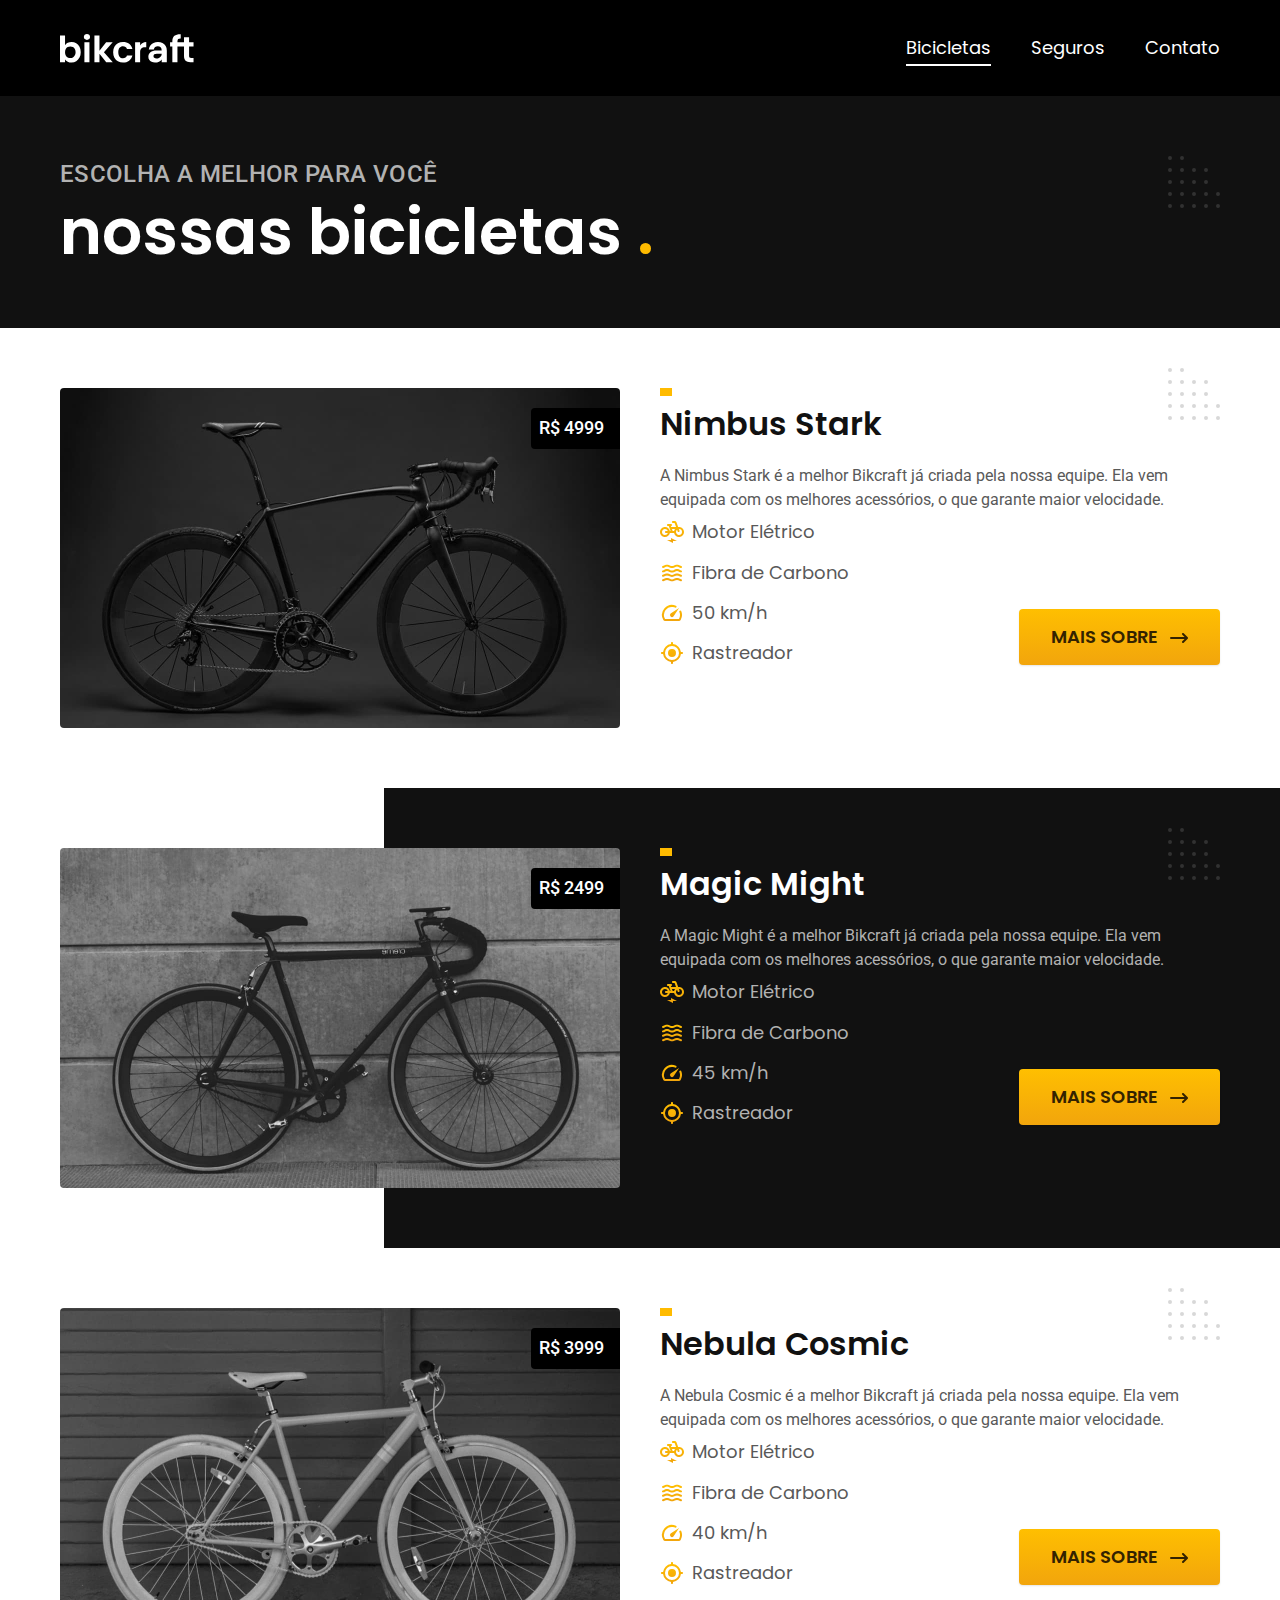
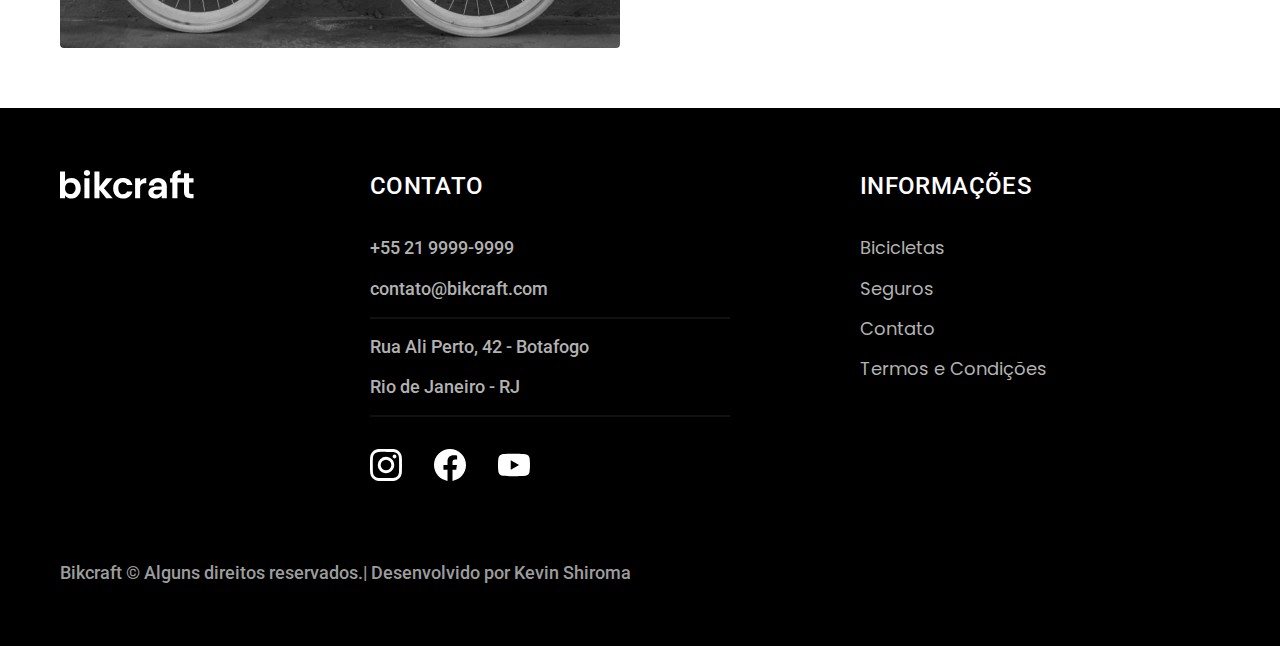
==== commit 6db72344: "Update bicicletas.html" ====
--- a/bicicletas.html
+++ b/bicicletas.html
@@ -176,7 +176,7 @@
           </ul>
         </nav>
       </div> <!--footer-informacoes-->
-      <p class="footer-copy font-2-m cor-6">Bikcraft © Alguns direitos reservados.</p>
+      <p class="footer-copy font-2-m cor-6">Bikcraft © Alguns direitos reservados.| Desenvolvido por <a href="https://github.com/KevinShiroma">Kevin Shiroma</a></p>
     </div> <!--footer container-->
   </footer>
   <script src="./js/plugins/simple-anime.js"></script>
